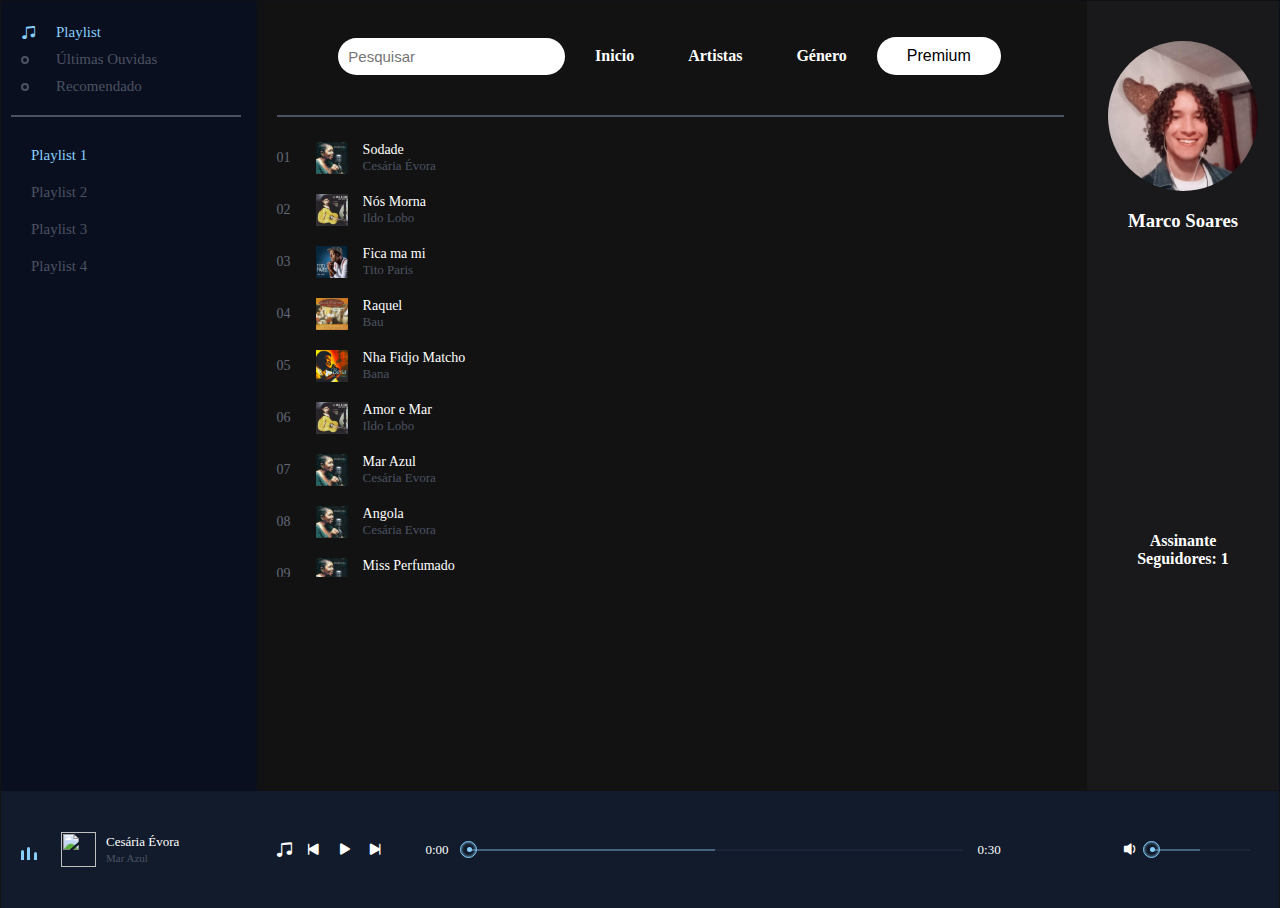
==== index.html @ 91540d02 "adding initial files" ====
<!DOCTYPE html>
<html lang="en">
    <head>
        <meta charset="UTF-8">
        <meta http-equiv="X-UA-Compatible" content="IE=edge">
        <meta name="viewport" content="width=device-width, initial-scale=1.0">
        <link href="style.css" rel="stylesheet"/>
        <link rel="stylesheet" href="https://cdn.jsdelivr.net/npm/bootstrap-icons@1.10.5/font/bootstrap-icons.css">
        <title>SoundBoard</title>
    </head>
    <body>
        <header>
            <div class="menu_side">
                <div class="playlist">
                    <h4 class="active"><span></span><i class="bi bi-music-note-beamed"></i> Playlist</h4>
                    <h4><span></span><i class="bi bi-music-note-beamed"></i> Últimas Ouvidas</h4>
                    <h4><span></span><i class="bi bi-music-note-beamed"></i> Recomendado</h4>
                </div>
                <div class="line1"></div>
                <div class="playlist2">
                    <h4 class="active">Playlist 1</h4>
                    <h4>Playlist 2</h4>
                    <h4>Playlist 3</h4>
                    <h4>Playlist 4</h4>
                </div>
            </div>
            <div class="song_side">
                <nav>
                    <input type="text" id="input_txt" placeholder="Pesquisar">
                    <ul>
                        <li><a href="">Inicio</a></li>
                        <li><a href="">Artistas</a></li>
                        <li><a href="">Género</a></li>
                    </ul>
                    <button type="submit" onclick="">Premium</button>
                </nav>
                <div class="line2"></div>
                <div class="menu_song">
                    <li class="songItem">
                        <span>01</span>
                        <img src="img/Cesaria Evora.jpg" alt="">
                        <h5>Sodade <br>
                            <div class="subtitle">Cesária Évora</div>
                        </h5>
                    </li>
                    <li class="songItem">
                        <span>02</span>
                        <img src="img/Ildo Lobo.jpg" alt="">
                        <h5>Nós Morna <br>
                            <div class="subtitle">Ildo Lobo</div>
                        </h5>
                    </li>
                    <li class="songItem">
                        <span>03</span>
                        <img src="img/Tito Paris.jpg" alt="">
                        <h5>Fica ma mi <br>
                            <div class="subtitle">Tito Paris</div>
                        </h5>
                    </li>
                    <li class="songItem">
                        <span>04</span>
                        <img src="img/Bau.jpg" alt="">
                        <h5>Raquel <br>
                            <div class="subtitle">Bau</div>
                        </h5>
                    </li>
                    <li class="songItem">
                        <span>05</span>
                        <img src="img/Bana.jpg" alt="">
                        <h5>Nha Fidjo Matcho <br>
                            <div class="subtitle">Bana</div>
                        </h5>
                    </li>
                    <li class="songItem">
                        <span>06</span>
                        <img src="img/Ildo Lobo.jpg" alt="">
                        <h5>Amor e Mar <br>
                            <div class="subtitle">Ildo Lobo</div>
                        </h5>
                    </li>
                    <li class="songItem">
                        <span>07</span>
                        <img src="img/Cesaria Evora.jpg" alt="">
                        <h5>Mar Azul <br>
                            <div class="subtitle">Cesária Evora</div>
                        </h5>
                    </li>
                    <li class="songItem">
                        <span>08</span>
                        <img src="img/Cesaria Evora.jpg" alt="">
                        <h5>Angola <br>
                            <div class="subtitle">Cesária Evora</div>
                        </h5>
                    </li>
                    <li class="songItem">
                        <span>09</span>
                        <img src="img/Cesaria Evora.jpg" alt="">
                        <h5>Miss Perfumado <br>
                            <div class="subtitle">Cesária Evora</div>
                        </h5>
                    </li>
                    <li class="songItem">
                        <span>10</span>
                        <img src="img/Ildo Lobo.jpg" alt="">
                        <h5>Incondicional <br>
                            <div class="subtitle">Ildo Lobo</div>
                        </h5>
                    </li>
                    <li class="songItem">
                        <span>11</span>
                        <img src="img/Ildo Lobo.jpg" alt="">
                        <h5>Pamodi <br>
                            <div class="subtitle">Ildo Lobo</div>
                        </h5>
                    </li>
                </div>
                <div class="profile">
                    <img src="img/225868739_4248215675292589_3954905744718671235_n.jpg">
                    <h3>Marco Soares</h3>
                    <div class="profile_disc">
                        <h4>Assinante</h4>
                        <h4>Seguidores: 1</h4>
                    </div>
                </div>
            </div>
            <div class="master_play">
                <div class="wave">
                    <div class="wave1"></div>
                    <div class="wave1"></div>
                    <div class="wave1"></div>
                </div>
                <img src="Img/Cesaria Evora.jpg" alt="" id="poster_master_player">
                <h5 id="title">
                    Cesária Évora
                    <div class="subtitle">Mar Azul</div>
                </h5>
                <div class="icon">
                    <i class="bi shuffle bi-music-note-beamed">next</i>
                    <i class="bi bi-skip-start-fill"></i>
                    <i class="bi bi-play-fill"></i>
                    <i class="bi bi-skip-end-fill"></i>
                </div>
                <span id="currentStart">0:00</span>
                <div class="bar">
                    <input type="range" id="seek" min="0" max="100">
                    <div class="bar2" id="bar2"></div>
                    <div class="dot"></div>
                </div>
                <span class="currentEnd">0:30</span>
                <div class="vol">
                    <i class="bi bi-volume-down-fill" id="vol_icon"></i>
                    <input type="range" min="0" max="100" id="vol">
                    <div class="vol_bar"></div>
                    <div class="dot" id="vol_dot"></div>
                </div>
            </div>
        </header>
    </body>
</html>
---- style.css ----
* {
    padding: 0;
    margin: 0;
    box-sizing: border-box;
}

body {
    font-family: "Times New Roman";
    width: 100%;
    height: 100vh;
    background: #121213;
    display: grid;
    place-items: center;
    color: white;
}

header {
    width: 100%;
    height: 100%;
    border: 1px solid #ffffff00;
    display: flex;
    flex-wrap: wrap;
}

header .menu_side , 
.song_side {
    width: 20%;
    height: 88%;
    background: #090f1f;
    box-shadow: 5px 0px 2px #090f1f;
}

header .song_side {
    width: 80%;
    background: #121213e3;
}

header .master_play {
    width: 100%;
    height: 13%;
    background-color: #12244186;
}

header .song_side .profile img{
    border-radius: 50%;
    margin-bottom: 15px;
}

header .song_side nav {
    display: flex;
    align-items: center;
    justify-content: center;
    padding-top: 36px;
    padding-bottom: 25px;
    padding-left: 8px;
    padding-right: 20%;
}

header .menu_side .playlist {
    margin: 23px 0px 0px 20px;
}

header .menu_side h4 {
    font-size: 15px;
    font-weight: 1;
    padding-bottom: 10px;
    color: #4c5262;
    cursor: pointer;
    display: flex;
    align-items: center;
    transition: .3s;
    width: 60%;
}

header .menu_side h4:hover {
    color: white;
}

header .menu_side h4 span {
    position: relative;
    margin-right: 35px;
}

header .menu_side h4 span::before {
    content: '';
    position: absolute;
    width: 4px;
    height: 4px;
    border: 2px solid #4c5262;
    border-radius: 50%;
    top: -4px;
    transition: .3s linear;
}

header .menu_side h4:hover span::before {
    border: 2px solid #fff;
}

header .menu_side .playlist h4 .bi {
    display: none;
}

header .menu_side .playlist .active {
    color: lightskyblue;
}

header .menu_side .playlist .active span{
    display: none;
}

header .menu_side .playlist .active .bi{
    display: flex;
    margin-right: 20px;
}

header .menu_side .playlist2 {
    margin-top: 30px;
}

header .menu_side .playlist2 h4{
    margin-left: 30px;
    margin-top: 10px;
}
header .menu_side .playlist2 .active{
    color: lightskyblue;
}

header .menu_side .line1 {
    width: 90%;
    height: 1px;
    border: 1px solid #4c5262;
    margin-left: 10px;
    margin-top: 10px;
}

header .song_side .menu_song{
    width: 81%;
    height: 440px;
    margin-top: 20px;
    overflow-y: scroll;
    scrollbar-width: thin;
    scrollbar-color: #4c5262 transparent;
}

header .song_side .menu_song::-webkit-scrollbar{
    width: 10px;
}

header .song_side .menu_song::-webkit-scrollbar-thumb{
    background-color: #4c5262;
}

header .song_side .menu_song::-webkit-scrollbar-track{
    background-color: transparent;
}

header .song_side .line2 {
    width: 77%;
    height: 1px;
    border: 1px solid #4c5262;
    margin-left: 20px;
    margin-top: 15px;
}
header .song_side .menu_song li{
    list-style-type: none;
    position: relative;
    padding: 5px 0px 5px 20px;
    display: flex;
    align-items: center;
    margin-bottom: 10px;;
    cursor: pointer;
    transition: .3s linear;
}

header .song_side .menu_song li:hover{
    background: rgb(105, 105, 105, .1)
}

header .song_side .menu_song li span{
    font-size: 14px;
    font-weight: 1;
    color: #636877;
}

header .song_side .menu_song li img{
    width: 32px;
    height: 32px;
    margin-left: 25px;
    object-fit: cover;
}

header .song_side .menu_song li h5{
    font-size: 14px;
    font-weight: 1;
    margin-left: 15px;
    width: 170px;
    overflow: hidden;
    text-overflow: ellipsis;
    white-space: nowrap;
}

header .song_side .menu_song li .subtitle{
    font-size: 13px;
    color: #4c5262;
}

#input_txt {
    border: none;
    outline: none;
    padding: 10px;
    font-size: 15px;
    width: 28%;
    border-radius: 30px;
}

nav ul {
    padding-right: 5px;
    padding-left: 5px;
}

nav ul li {
    list-style-type: none;
    display: inline;
    padding: 9px 25px;
}

nav ul li a {
    text-decoration: none;
    color: white;
    font-weight: bold;
    position: relative;
}

nav ul li a::after {
    content: "";
    position: absolute;
    background-color: lightskyblue;
    width: 0px;
    height: 3px;
    left: 0px;
    bottom: -10px;
    transition: 0.3s;
}

nav ul li a:hover::after {
    width: 100%;
}

button {
    border: none; 
    border-radius: 40px; 
    background-color: white; 
    padding: 10px 30px;
    font-size: 16px;
    color: black;
    font-family: Arial, Helvetica, sans-serif;
    cursor: pointer;
}

button:hover {
    background-color: lightskyblue;
    color: white;
    border: 3px lightskyblue;
    font-size: 16px;
    font-family: Arial, Helvetica, sans-serif;
    padding: 10px 30px;
    transition: 300ms ease-in-out;
}

.profile {
    background-color: #1a1a1cf5;
    position: absolute;
    align-items: center;
    justify-content: center;
    text-align: center;
    float: right;
    height: 87.7%;
    top: 1px;
    right:1px;
    width: 15%;
}

.profile img{
    margin-top: 40px;
    object-fit: cover;
    width: 150px; 
    height: 150px;
}

.profile .profile_disc {
    padding-top: 300px;
}

header .master_play {
    display: flex;
    align-items: center;
    padding: 0px 20px;
}

header .master_play .wave {
    width: 30px;
    height: 30px;
    padding-bottom: 5px;
    display: flex;
    align-items: flex-end;
    margin-right: 10px;
}

header .master_play .wave .wave1 {
    width: 3px;
    height: 10px;
    background: lightskyblue;
    margin-right: 3px;
    border-radius: 10px 10px 0px 0px;
    /*animation: wave .5s linear infinite;*/
}

header .master_play .wave .wave1:nth-child(2) {
    height: 13px;
    margin-right: 3.5px;
    animation-delay: .4s;
}

header .master_play .wave .wave1:nth-child(3) {
    height: 8px;
    animation-delay: .8s;
}

/* JavaScript Classes */

header .master_play .active1 .wave1{
    animation: wave .5s linear infinite;
}

header .master_play .active1 .wave1:nth-child(2) {
    animation-delay: .4s;
}

header .master_play .active1 .wave1:nth-child(3) {
    animation-delay: .8s;
}

@keyframes wave {
    0% {
        height: 10px;
    }
    50% {
        height: 15px;
    }
    100% {
        height: 10px;
    }
}

header .master_play img {
    width: 35px;
    height: 35px;
    object-fit: cover;
}

header .master_play h5 {
    width: 130px;
    margin-left: 10px;
    color: #fff;
    line-height: 17px;
    font-weight: 1;
    overflow: hidden;
    text-overflow: ellipsis;
    white-space: nowrap;
    font-size: 13px;
}

header .master_play h5 .subtitle{
    font-size: 11px;
    color: #4c5262;
    width: 100%;
    overflow: hidden;
    text-overflow: ellipsis;
    white-space: nowrap;
}

header .master_play .icon{
    font-size: 20px;
    color: #fff;
    margin: 0px 20px 0px 40px;
    outline: none;
    display: flex;
    align-items: center;
}

header .master_play .icon .bi{
    cursor: pointer;
    outline: none;
}

header .master_play .icon .shuffle{
    font-size: 17px;
    margin-right: 10px;
    width: 17.4px;
    overflow: hidden;
    display: flex;
    align-items: center;
}

header .master_play .icon .bi:nth-child(3) {
    border: 1px solid rgb(105, 105, 105 .1);
    border-radius: 50%;
    padding: 1px 5px 0px 7px;
    margin: 0px 5px;
}

header .master_play span {
    color: #fff;
    width: 32px;
    font-size: 13px;
    font-weight: 1;
}

header .master_play #currentStart {
    margin: 0px 0px 0px 20px;
}

header .master_play .bar {
    position: relative;
    width: 40%;
    height: 2px;
    background: rgb(105, 105, 170, .1);
    margin: 0px 15px 0px 10px;
}

header .master_play .bar .bar2 {
    position: absolute;
    background: rgba(95, 144, 175, 0.587);
    width: 50%;
    height: 100%;
    top: 0;
    transition: 1s linear;
}

header .master_play .bar .dot {
    position: absolute;
    width: 5px;
    height: 5px;
    background: lightskyblue;
    border-radius: 50%;
    left: 0%;
    top: -1.5px;
}

header .master_play .bar .dot::before {
    content: "";
    position: absolute;
    width: 15px;
    height: 15px;
    border: 1px solid lightskyblue;
    border-radius: 50%;
    left: -7px;
    top: -6.5px;
    box-shadow: inset 0px 0px 3px lightskyblue;
}

header .master_play .bar input {
    position: absolute;
    width: 100%;
    top: -7px;
    left: 0;
    cursor: pointer;
    opacity: 0;

}

header .master_play .vol {
    position: relative;
    width: 100px;
    height: 2px;
    background: rgb(105, 105, 105, .1);
    margin-left: 140px;
}

header .master_play .vol .bi {
    position: absolute;
    color: #fff;
    font-size: 20px;
    top:-9.7px;
    left: -30px;
}

header .master_play .vol input {
    position: absolute;
    width: 100%;
    top: -7px;
    left: 0;
    cursor: pointer;
    opacity: 0;
}

header .master_play .vol .vol_bar {
    position: absolute;
    background: rgba(95, 144, 175, 0.587);;
    width: 50%;
    height: 100%;
    top: 0;
    transition: 1s linear;
}

header .master_play .vol .dot {
    position: absolute;
    width: 5px;
    height: 5px;
    background: lightskyblue;
    border-radius: 50%;
    left: 0%;
    top: -1.5px;
}

header .master_play .vol .dot::before {
    content: "";
    position: absolute;
    width: 15px;
    height: 15px;
    border: 1px solid lightskyblue;
    border-radius: 50%;
    left: -7px;
    top: -6.5px;
    box-shadow: inset 0px 0px 3px lightskyblue;
}
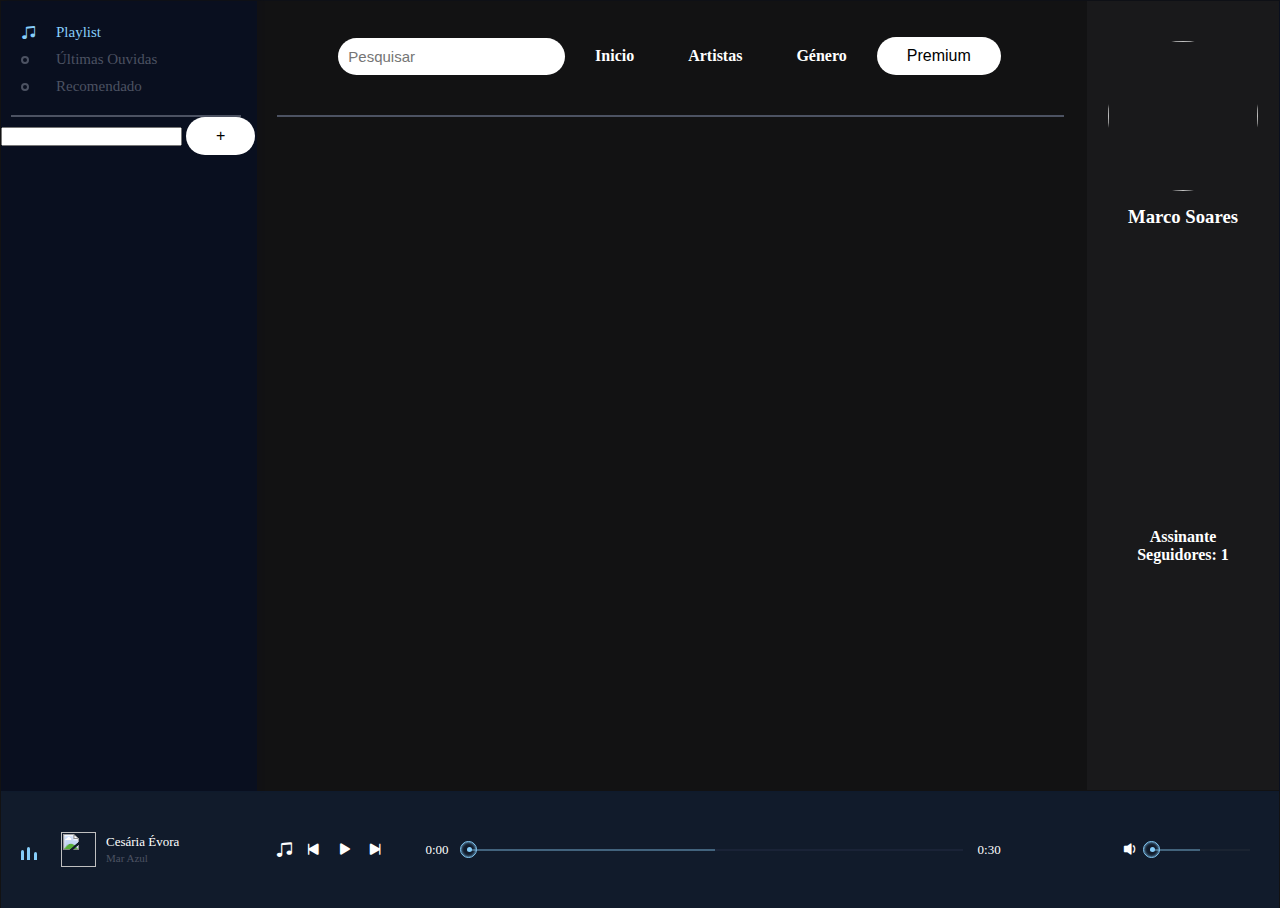
==== commit 5b9dc523: "changed the songs divs and change directory of the app.js" ====
--- a/index.html
+++ b/index.html
@@ -17,12 +17,11 @@
                     <h4><span></span><i class="bi bi-music-note-beamed"></i> Recomendado</h4>
                 </div>
                 <div class="line1"></div>
-                <div class="playlist2">
-                    <h4 class="active">Playlist 1</h4>
-                    <h4>Playlist 2</h4>
-                    <h4>Playlist 3</h4>
-                    <h4>Playlist 4</h4>
+                <div class="row">
+                    <input type="text" id="input_text">
+                    <button onclick="add()">+</button>
                 </div>
+                <ul id="playlist-container"></ul>
             </div>
             <div class="song_side">
                 <nav>
@@ -36,86 +35,12 @@
                 </nav>
                 <div class="line2"></div>
                 <div class="menu_song">
-                    <li class="songItem">
-                        <span>01</span>
-                        <img src="img/Cesaria Evora.jpg" alt="">
-                        <h5>Sodade <br>
-                            <div class="subtitle">Cesária Évora</div>
-                        </h5>
-                    </li>
-                    <li class="songItem">
-                        <span>02</span>
-                        <img src="img/Ildo Lobo.jpg" alt="">
-                        <h5>Nós Morna <br>
-                            <div class="subtitle">Ildo Lobo</div>
-                        </h5>
-                    </li>
-                    <li class="songItem">
-                        <span>03</span>
-                        <img src="img/Tito Paris.jpg" alt="">
-                        <h5>Fica ma mi <br>
-                            <div class="subtitle">Tito Paris</div>
-                        </h5>
-                    </li>
-                    <li class="songItem">
-                        <span>04</span>
-                        <img src="img/Bau.jpg" alt="">
-                        <h5>Raquel <br>
-                            <div class="subtitle">Bau</div>
-                        </h5>
-                    </li>
-                    <li class="songItem">
-                        <span>05</span>
-                        <img src="img/Bana.jpg" alt="">
-                        <h5>Nha Fidjo Matcho <br>
-                            <div class="subtitle">Bana</div>
-                        </h5>
-                    </li>
-                    <li class="songItem">
-                        <span>06</span>
-                        <img src="img/Ildo Lobo.jpg" alt="">
-                        <h5>Amor e Mar <br>
-                            <div class="subtitle">Ildo Lobo</div>
-                        </h5>
-                    </li>
-                    <li class="songItem">
-                        <span>07</span>
-                        <img src="img/Cesaria Evora.jpg" alt="">
-                        <h5>Mar Azul <br>
-                            <div class="subtitle">Cesária Evora</div>
-                        </h5>
-                    </li>
-                    <li class="songItem">
-                        <span>08</span>
-                        <img src="img/Cesaria Evora.jpg" alt="">
-                        <h5>Angola <br>
-                            <div class="subtitle">Cesária Evora</div>
-                        </h5>
-                    </li>
-                    <li class="songItem">
-                        <span>09</span>
-                        <img src="img/Cesaria Evora.jpg" alt="">
-                        <h5>Miss Perfumado <br>
-                            <div class="subtitle">Cesária Evora</div>
-                        </h5>
-                    </li>
-                    <li class="songItem">
-                        <span>10</span>
-                        <img src="img/Ildo Lobo.jpg" alt="">
-                        <h5>Incondicional <br>
-                            <div class="subtitle">Ildo Lobo</div>
-                        </h5>
-                    </li>
-                    <li class="songItem">
-                        <span>11</span>
-                        <img src="img/Ildo Lobo.jpg" alt="">
-                        <h5>Pamodi <br>
-                            <div class="subtitle">Ildo Lobo</div>
-                        </h5>
-                    </li>
+                    <div id="root">
+                        
+                    </div>
                 </div>
                 <div class="profile">
-                    <img src="img/225868739_4248215675292589_3954905744718671235_n.jpg">
+                    <img src="img/Profile/robot-modern-style-vector.jpg">
                     <h3>Marco Soares</h3>
                     <div class="profile_disc">
                         <h4>Assinante</h4>
@@ -155,5 +80,7 @@
                 </div>
             </div>
         </header>
+        <script src="playlist.js"></script>
+        <script src="searchEngine.js"></script>
     </body>
 </html>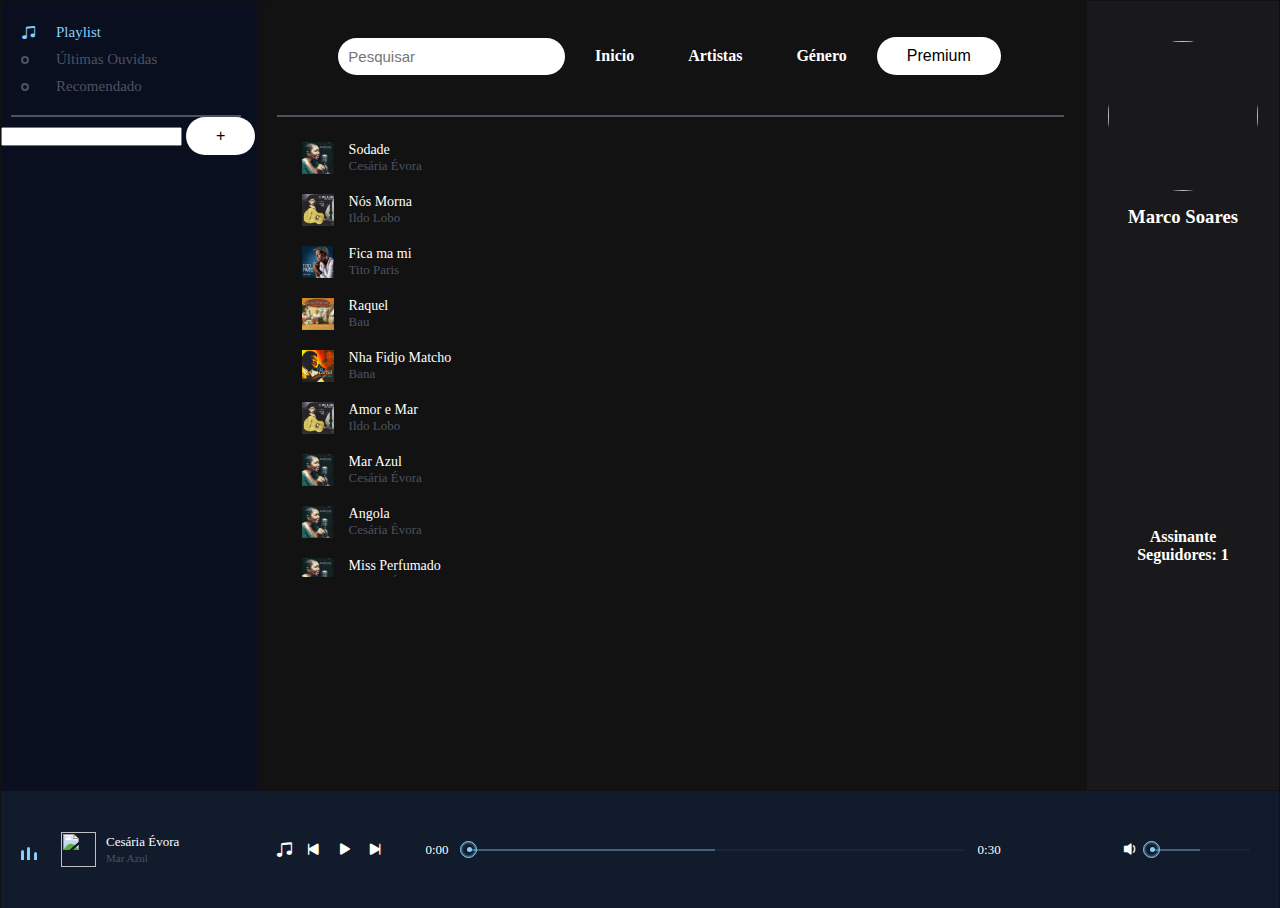
==== commit 37ebf9f6: "added an id tag to the player icon" ====
--- a/index.html
+++ b/index.html
@@ -35,9 +35,7 @@
                 </nav>
                 <div class="line2"></div>
                 <div class="menu_song">
-                    <div id="root">
-                        
-                    </div>
+                    <div id="root"></div>
                 </div>
                 <div class="profile">
                     <img src="img/Profile/robot-modern-style-vector.jpg">
@@ -49,7 +47,7 @@
                 </div>
             </div>
             <div class="master_play">
-                <div class="wave">
+                <div class="wave" id="wave">
                     <div class="wave1"></div>
                     <div class="wave1"></div>
                     <div class="wave1"></div>
@@ -62,7 +60,7 @@
                 <div class="icon">
                     <i class="bi shuffle bi-music-note-beamed">next</i>
                     <i class="bi bi-skip-start-fill"></i>
-                    <i class="bi bi-play-fill"></i>
+                    <i class="bi bi-play-fill" id="masterPlay"></i>
                     <i class="bi bi-skip-end-fill"></i>
                 </div>
                 <span id="currentStart">0:00</span>
@@ -82,5 +80,6 @@
         </header>
         <script src="playlist.js"></script>
         <script src="searchEngine.js"></script>
+        <script src="player.js"></script>
     </body>
 </html>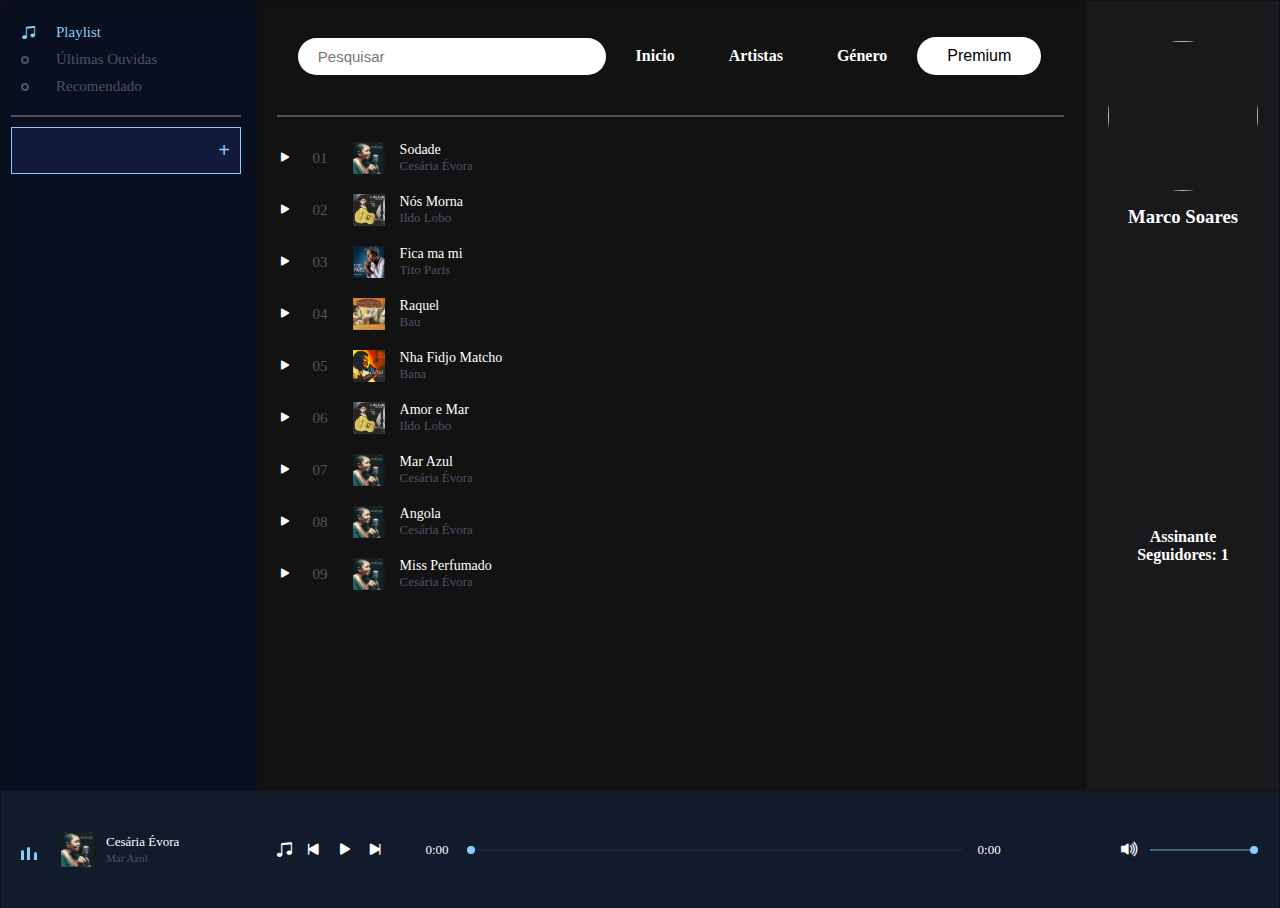
==== commit c47097be: "added ids to the next and back icons" ====
--- a/index.html
+++ b/index.html
@@ -52,16 +52,16 @@
                     <div class="wave1"></div>
                     <div class="wave1"></div>
                 </div>
-                <img src="Img/Cesaria Evora.jpg" alt="" id="poster_master_player">
+                <img src="img/01.jpg" alt="" id="poster_master_player">
                 <h5 id="title">
                     Cesária Évora
                     <div class="subtitle">Mar Azul</div>
                 </h5>
                 <div class="icon">
                     <i class="bi shuffle bi-music-note-beamed">next</i>
-                    <i class="bi bi-skip-start-fill"></i>
+                    <i class="bi bi-skip-start-fill" id="back"></i>
                     <i class="bi bi-play-fill" id="masterPlay"></i>
-                    <i class="bi bi-skip-end-fill"></i>
+                    <i class="bi bi-skip-end-fill" id="next"></i>
                 </div>
                 <span id="currentStart">0:00</span>
                 <div class="bar">
@@ -69,9 +69,9 @@
                     <div class="bar2" id="bar2"></div>
                     <div class="dot"></div>
                 </div>
-                <span class="currentEnd">0:30</span>
+                <span id="currentEnd">0:00</span>
                 <div class="vol">
-                    <i class="bi bi-volume-down-fill" id="vol_icon"></i>
+                    <i class="bi bi-volume-up-fill" id="vol_icon"></i>
                     <input type="range" min="0" max="100" id="vol">
                     <div class="vol_bar"></div>
                     <div class="dot" id="vol_dot"></div>
--- a/style.css
+++ b/style.css
@@ -113,16 +113,77 @@
     margin-right: 20px;
 }
 
-header .menu_side .playlist2 {
-    margin-top: 30px;
-}
-
-header .menu_side .playlist2 h4{
-    margin-left: 30px;
+header .menu_side .row {
+    display: flex;
+    align-items: center;
+    justify-content: space-between;
+    background: #111b39;
+    border: 0.1px solid lightskyblue;
     margin-top: 10px;
-}
-header .menu_side .playlist2 .active{
+    width: 90%;
+    height: 6%;
+    margin-left: 10px;
+}
+
+header .menu_side .row input {
+    flex: 1;
+    border: none;
+    outline: none;
+    background: transparent;
+    font-size: 15px;
+    color: white;
+    padding-left: 10px;
+    width: 0%;
+}   
+
+header .menu_side .row button {
+    border: none;
+    position: relative;
+    outline: none;
+    background: transparent;
+    font-size: 20px;
     color: lightskyblue;
+    padding: 10px;
+    padding-top: 5px;
+    padding-bottom: 5px;
+}
+
+header .menu_side #playlist-container{
+    list-style: none;
+    color: #555;
+    font-size: 15px;
+    padding-top: 30px;
+    padding-left: 15px;
+    user-select: none;
+    cursor: pointer;
+    position: relative
+}
+
+header .menu_side #playlist-container li {
+    margin-bottom: 15px;
+}
+
+header .menu_side #playlist-container li:hover {
+    color: white;
+    transition: .1s linear;
+}
+
+header .menu_side #playlist-container span{
+    color: #555;
+    float: right;
+    margin-right: 20px;
+    padding-left: 4px;
+    cursor: pointer;
+    font-size: 17px;
+    width: 8%;
+    height: 5%;
+    border-radius: 50%;
+}
+
+header .menu_side #playlist-container span:hover{
+    background: white;
+    border: 1px solid white;
+    transition: .3s linear;
 }
 
 header .menu_side .line1 {
@@ -135,7 +196,7 @@
 
 header .song_side .menu_song{
     width: 81%;
-    height: 440px;
+    height: 460px;
     margin-top: 20px;
     overflow-y: scroll;
     scrollbar-width: thin;
@@ -161,7 +222,7 @@
     margin-left: 20px;
     margin-top: 15px;
 }
-header .song_side .menu_song li{
+header .song_side .menu_song #root li{
     list-style-type: none;
     position: relative;
     padding: 5px 0px 5px 20px;
@@ -172,24 +233,18 @@
     transition: .3s linear;
 }
 
-header .song_side .menu_song li:hover{
-    background: rgb(105, 105, 105, .1)
-}
-
-header .song_side .menu_song li span{
-    font-size: 14px;
-    font-weight: 1;
-    color: #636877;
-}
-
-header .song_side .menu_song li img{
+header .song_side .menu_song #root li:hover{
+    background: rgb(105, 105, 105, .1);
+}
+
+header .song_side .menu_song #root li img{
     width: 32px;
     height: 32px;
     margin-left: 25px;
     object-fit: cover;
 }
 
-header .song_side .menu_song li h5{
+header .song_side .menu_song #root li h5{
     font-size: 14px;
     font-weight: 1;
     margin-left: 15px;
@@ -199,7 +254,16 @@
     white-space: nowrap;
 }
 
-header .song_side .menu_song li .subtitle{
+header .song_side .menu_song #root li span {
+    color: #555;
+    font-size: 15px;
+}
+
+header .song_side .menu_song #root li i {
+    padding-right: 20px;
+}
+
+header .song_side .menu_song #root li .subtitle{
     font-size: 13px;
     color: #4c5262;
 }
@@ -208,8 +272,9 @@
     border: none;
     outline: none;
     padding: 10px;
+    padding-left: 20px;
     font-size: 15px;
-    width: 28%;
+    width: 38%;
     border-radius: 30px;
 }
 
@@ -431,7 +496,7 @@
 header .master_play .bar .bar2 {
     position: absolute;
     background: rgba(95, 144, 175, 0.587);
-    width: 50%;
+    width: 0%;
     height: 100%;
     top: 0;
     transition: 1s linear;
@@ -439,15 +504,16 @@
 
 header .master_play .bar .dot {
     position: absolute;
-    width: 5px;
-    height: 5px;
+    width: 8px;
+    height: 8px;
     background: lightskyblue;
     border-radius: 50%;
     left: 0%;
-    top: -1.5px;
-}
-
-header .master_play .bar .dot::before {
+    top: -2.5px;
+    transition: 1s linear;
+}
+
+/*header .master_play .bar .dot::before {
     content: "";
     position: absolute;
     width: 15px;
@@ -457,7 +523,7 @@
     left: -7px;
     top: -6.5px;
     box-shadow: inset 0px 0px 3px lightskyblue;
-}
+}*/
 
 header .master_play .bar input {
     position: absolute;
@@ -497,7 +563,7 @@
 header .master_play .vol .vol_bar {
     position: absolute;
     background: rgba(95, 144, 175, 0.587);;
-    width: 50%;
+    width: 100%;
     height: 100%;
     top: 0;
     transition: 1s linear;
@@ -505,15 +571,16 @@
 
 header .master_play .vol .dot {
     position: absolute;
-    width: 5px;
-    height: 5px;
+    width: 8px;
+    height: 8px;
     background: lightskyblue;
     border-radius: 50%;
-    left: 0%;
-    top: -1.5px;
-}
-
-header .master_play .vol .dot::before {
+    left: 100%;
+    top: -2.5px;
+    transition: 1s linear;
+}
+
+/* header .master_play .vol .dot::before {
     content: "";
     position: absolute;
     width: 15px;
@@ -523,5 +590,5 @@
     left: -7px;
     top: -6.5px;
     box-shadow: inset 0px 0px 3px lightskyblue;
-}
-
+}*/
+
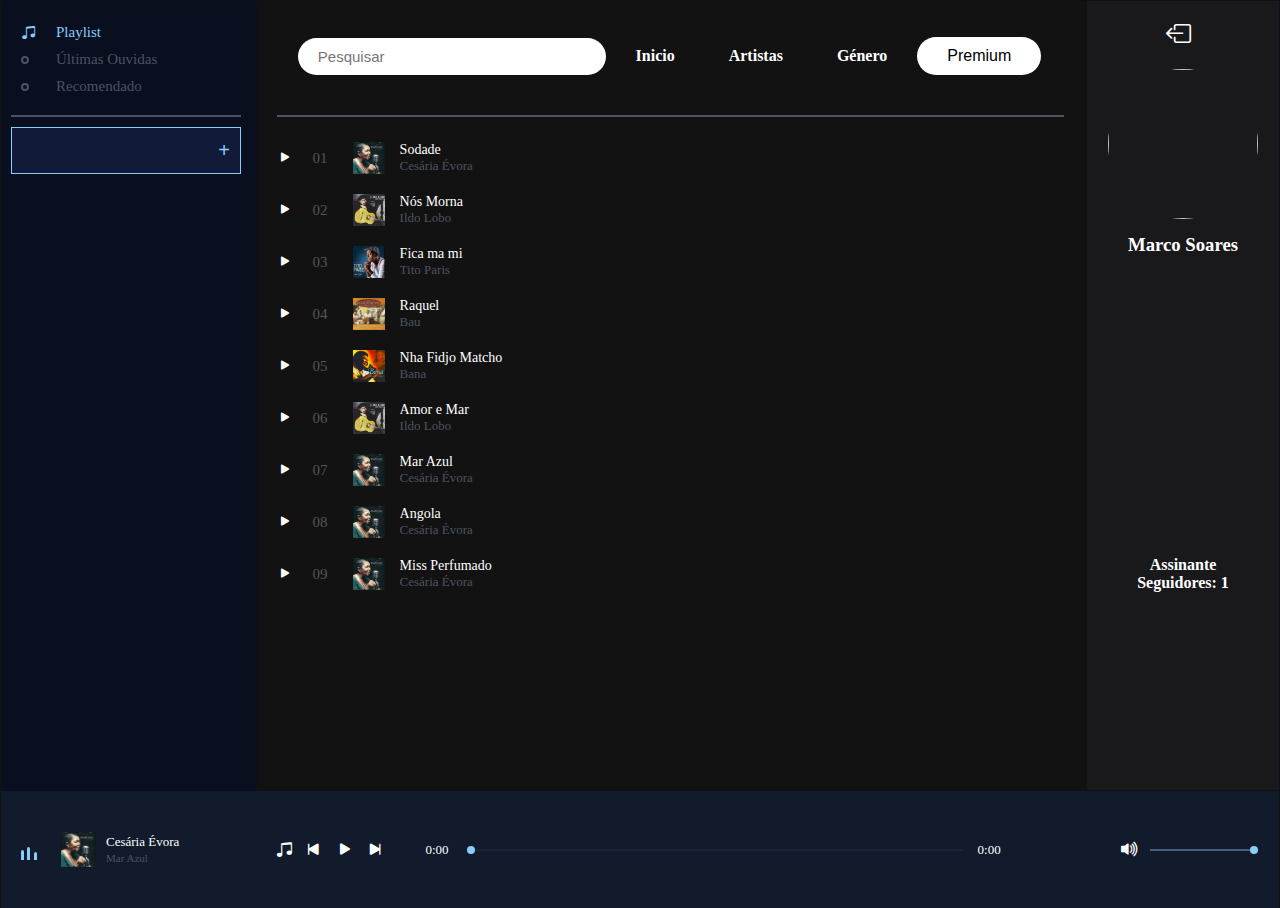
==== commit a2d2ceef: "added logout icon" ====
--- a/index.html
+++ b/index.html
@@ -38,6 +38,8 @@
                     <div id="root"></div>
                 </div>
                 <div class="profile">
+                    <i class="bi bi-box-arrow-left" id="btn"></i>
+                    <br>
                     <img src="img/Profile/robot-modern-style-vector.jpg">
                     <h3>Marco Soares</h3>
                     <div class="profile_disc">
@@ -52,7 +54,7 @@
                     <div class="wave1"></div>
                     <div class="wave1"></div>
                 </div>
-                <img src="img/01.jpg" alt="" id="poster_master_player">
+                <img src="img/1.jpg" alt="" id="poster_master_player">
                 <h5 id="title">
                     Cesária Évora
                     <div class="subtitle">Mar Azul</div>
@@ -79,7 +81,6 @@
             </div>
         </header>
         <script src="playlist.js"></script>
-        <script src="searchEngine.js"></script>
         <script src="player.js"></script>
     </body>
 </html>--- a/style.css
+++ b/style.css
@@ -345,6 +345,14 @@
     width: 15%;
 }
 
+header .song_side .profile i{
+    position: relative;
+    font-size: 25px;
+    top: 20px;
+    right: 5px;
+    cursor: pointer;
+}
+
 .profile img{
     margin-top: 40px;
     object-fit: cover;
